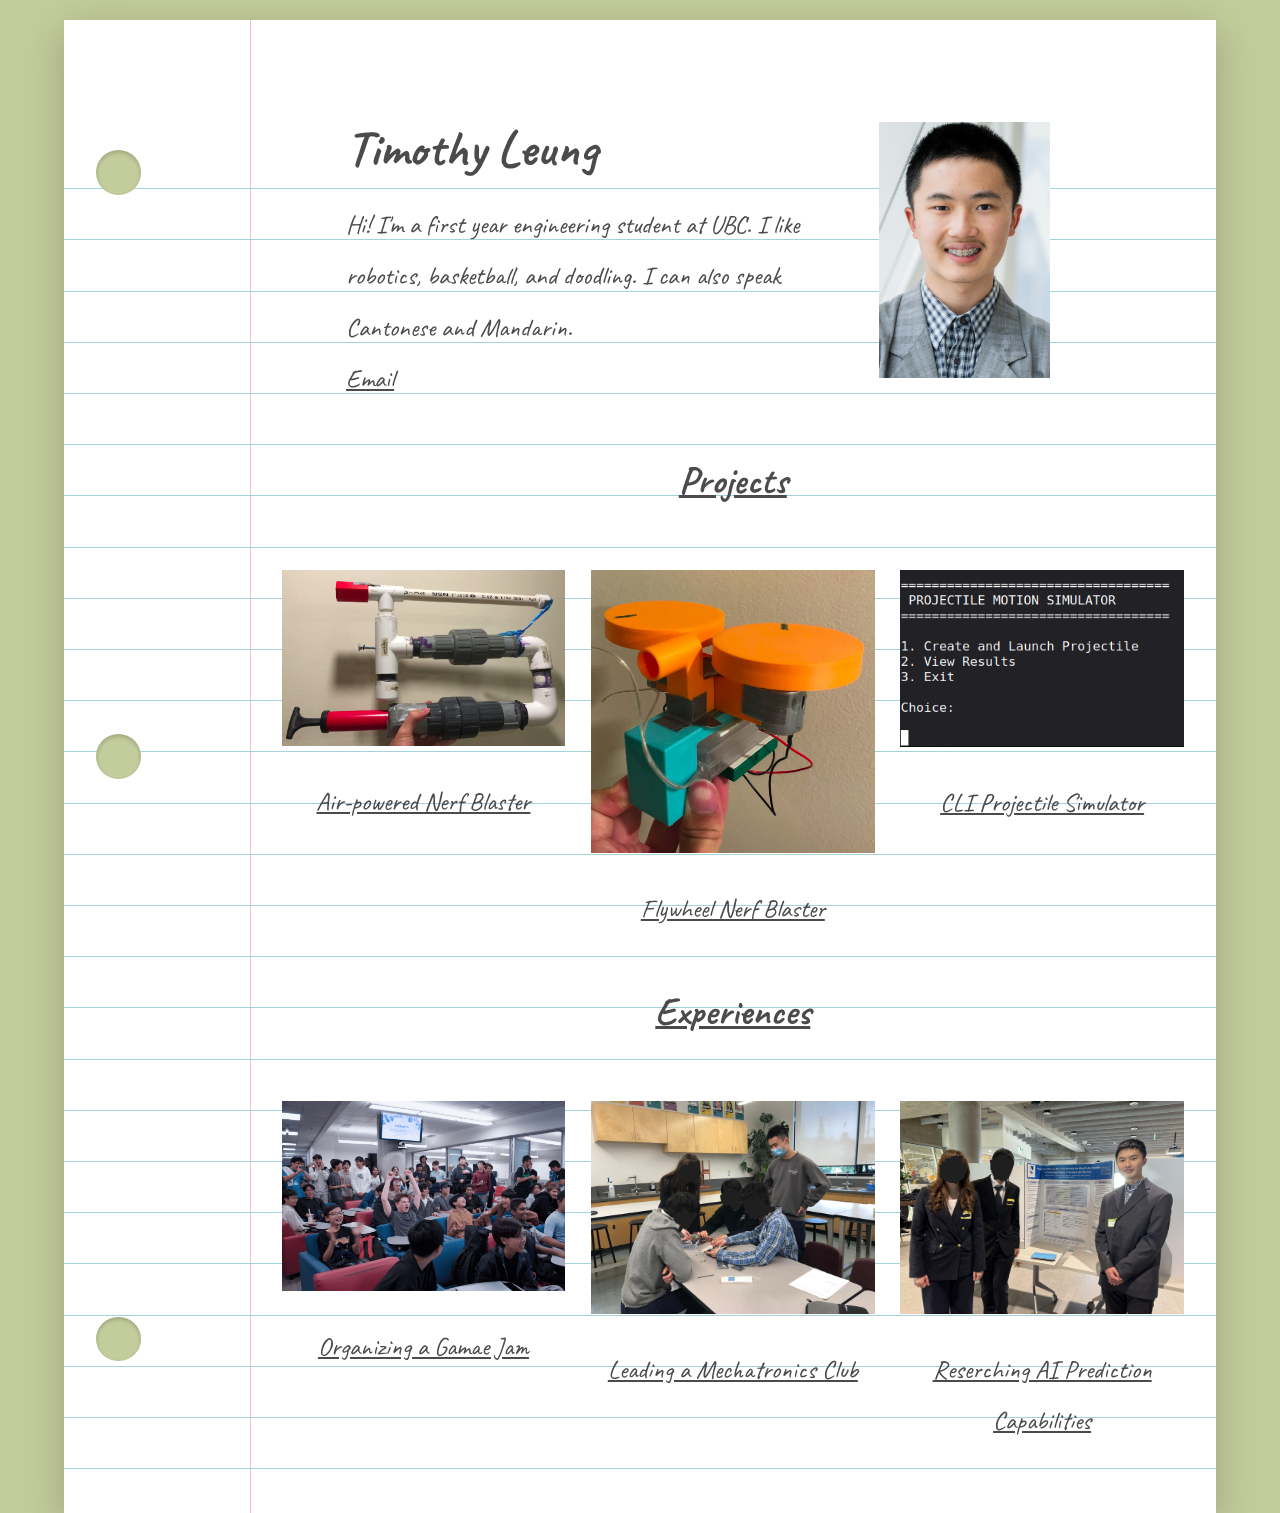
==== index.html @ 59aa10fe "fixed image pathes" ====
<!DOCTYPE html>
<html lang="en">
<head>
    <meta charset="UTF-8">
    <meta name="viewport" content="width=device-width, initial-scale=1.0">
    <link href="https://fonts.googleapis.com/css2?family=Caveat:wght@400;700&display=swap" rel="stylesheet">
    <link rel="stylesheet" href="style.css">
    <title>Timothy Leung</title>
</head>
<body>
    <div class="a4-page">
        <div class="punchholes hole1"></div>
        <div class="punchholes hole2"></div>
        <div class="punchholes hole3"></div>
        <div class="lines"></div>  
        <div class="content">
            <section class="intro">
                <div class="bio">
                    <h1>Timothy Leung</h1>
                    <p>Hi! I'm a first year engineering student at UBC. I like robotics, basketball, and doodling. I can also speak Cantonese and Mandarin.</p>
                    <a href="mailto:example@gmail.com">Email</a>
                </div>
                <div class="profile">
                    <img src="img/profile.jpg" alt="Profile Image"/>
                </div>
            </section>
            <a href="projects.html">
				<section class="showcase">
					<h2>Projects</h2>
					<div class="items">
						<div class="item">
							<img src="img/jspb.jpg" alt="Project 1 Pic">
							<p>Air-powered Nerf Blaster</p>
						</div>
						<div class="item">
							<img src="img/flywheel.jpg" alt="Project 2 Pic">
							<p>Flywheel Nerf Blaster</p>
						</div>
						<div class="item">
							<img src="img/projectilesim.png" alt="Project 3 Pic">
							<p>CLI Projectile Simulator</p>
						</div>
					</div>
				</section>
            </a>
            <a href="experiences.html">
				<section class="showcase">
					<h2>Experiences</h2>
					<div class="items">
						<div class="item">
							<img src="img/daydream.jpg" alt="Experience 1 Pic">
							<p>Organizing a Gamae Jam</p>
						</div>
						<div class="item">
							<img src="img/mechatronics.jpg" alt="Experience 2 Pic">
							<p>Leading a Mechatronics Club</p>
						</div>
						<div class="item">
							<img src="img/biovation.jpeg" alt="Experience 3 Pic">
							<p>Reserching AI Prediction Capabilities</p>
						</div>
					</div>
				</section>
            </a>
        </div>         
    </div>
</body>
</html>
---- style.css ----
:root {
    --primary-bg-color: #C3CC9B;
    --paper-color: white;
    --pencil-color: #4B4B4D;
    
    --line-height: 4vw;
    --page-width: 90vw;
    --hor-line-offset: 12.5vw;
    --ver-line-offset: 14.5vw;
    --punchhole-diameter: 3.5vw;
    --punchhole-offset: 2.5vw;
    --p-font-size: 2vw;
    --h1-font-size: 4vw;
    --content-padding-top: 6vw;
    --content-padding-gen: 1.5vw;
    --profile-img-height: 20vw;
}

* {
    margin: 0;
    padding: 0;
    box-sizing: border-box;
}

body {
    background-color: var(--primary-bg-color);
    display: grid;
    grid-template-rows: repeat(auto-fit, var(--line-height));
    grid-auto-rows: var(--line-height);
    font-family: 'Caveat', cursive;
}

.a4-page {
    position: relative;
    width: var(--page-width);
    height: auto;
    aspect-ratio: 852 / 1104;
    background-color: var(--paper-color);
    box-shadow: 0 10px 40px rgba(0, 0, 0, 0.2);
    margin: 20px auto;
    overflow: hidden;
}

/* light red vertical lines */
.a4-page::before {
    content: '';
    position: absolute;
    left: var(--ver-line-offset);
    top: 0;
    width: 1px;
    height: 100%;
    background-color: #f7c0c0;
    z-index: 0;
}

/* light blue horizontal lines */
.lines {
    position: absolute;
    top: var(--hor-line-offset);
    left: 0;
    width: 100%;
    height: 100%;
    z-index: 1;
    background-image: repeating-linear-gradient(
        0deg,
        transparent 0px,
        transparent calc(var(--line-height) - 1px),
        #a4d3dc calc(var(--line-height) - 1px),
        #a4d3dc var(--line-height)
    );
    pointer-events: none;
}

.punchholes {
    position: absolute;
    left: var(--punchhole-offset);
    width: var(--punchhole-diameter);
    aspect-ratio: 1 / 1;
    border-radius: 50%;
    background-color: var(--primary-bg-color);
    box-shadow: inset 0 2px 4px rgba(0, 0, 0, 0.2);
    z-index: 2;
}
.hole1 {
    top: 8.695%;
}
.hole2 {
    top: 47.826%;
}
.hole3 {
    bottom: 10.144%;
}

.content {
    position: relative;
    z-index: 3;
    padding: var(--content-padding-top) var(--content-padding-gen) var(--content-padding-gen) calc(var(--ver-line-offset) + var(--content-padding-gen));
    margin-bottom: 0;
    height: 100%;
    font-size: var(--p-font-size);
    line-height: var(--line-height);
    color: var(--pencil-color);
    overflow-y: auto; /* breaks the illusion but oh well */
}

.intro {
    display: flex;
    justify-content: center;
}

.intro > .bio{
    width: calc(100% / 2);
}

.intro > .profile {
    width: calc(100% / 3);
    display: flex;
    justify-content: center;
    align-items: center;
}

h1 {
    font-size: var(--h1-font-size);
    line-height: calc(var(--line-height) * 2);
}

p {
    font-weight: 400;
}

.profile img {
    height: var(--profile-img-height);
}

.items {
    display: flex;
    flex-wrap: wrap;
    justify-content: space-around;
}

.items > .item {
    width: calc(100% / 3);
    text-align: center;
}

.item > img {
    width: 100%;
    padding: 1vw;
}

.showcase > h2 {
    text-align: center;
    padding: var(--line-height);
}

a:hover, .showcase:hover {
	background-color: #FBF71982;
}

a:link, a:visited, a:link:active, a:visited:active {
	color: var(--pencil-color);
}

nav {
    position: absolute;
	display: flex;
	justify-content: space-between;
	width: 100%;
	font-size: var(--p-font-size);
	padding-left: 16vw;
	padding-right: 2vw;
    z-index: 4;
}

.top-nav {
	padding-top: 2vw;
}

.bottom-nav {
    bottom: var(--line-height);
}

.listings {
	display: flex;
	flex-direction: column;
}

.listings section {
	height: calc(100% / 3);
	display: flex;
	justify-content: space-evenly;
}

.listings img, .listings div {
	max-width: 45%;
	padding: 0 0.5vw var(--line-height) 0.5vw;
}

@media (max-width: 852px) {
    .items {
        flex-direction: column;
        align-items: center;
    }
    .items > .item {
        width: 100%;
    }
}
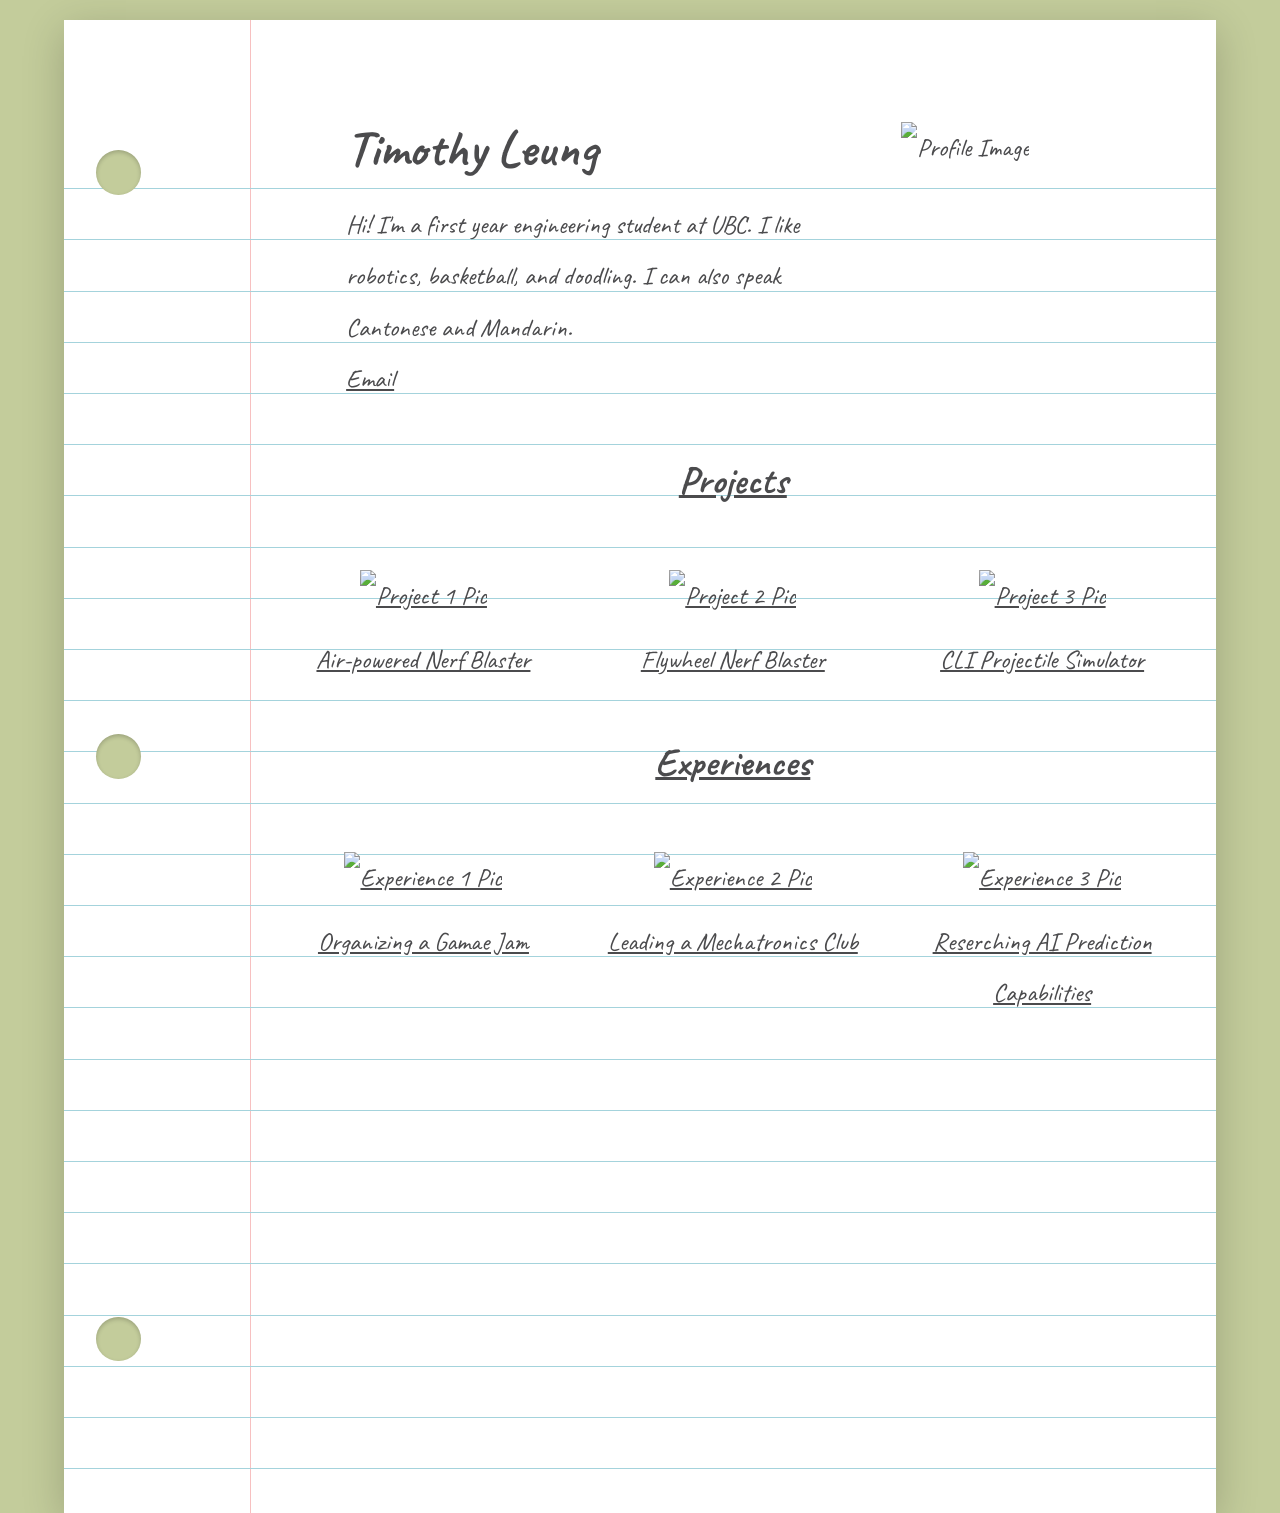
==== commit b9685ea9: "experimenting with pathes to see what works" ====
--- a/index.html
+++ b/index.html
@@ -5,6 +5,7 @@
     <meta name="viewport" content="width=device-width, initial-scale=1.0">
     <link href="https://fonts.googleapis.com/css2?family=Caveat:wght@400;700&display=swap" rel="stylesheet">
     <link rel="stylesheet" href="style.css">
+    <base href="/Personal-Portfolio/">
     <title>Timothy Leung</title>
 </head>
 <body>
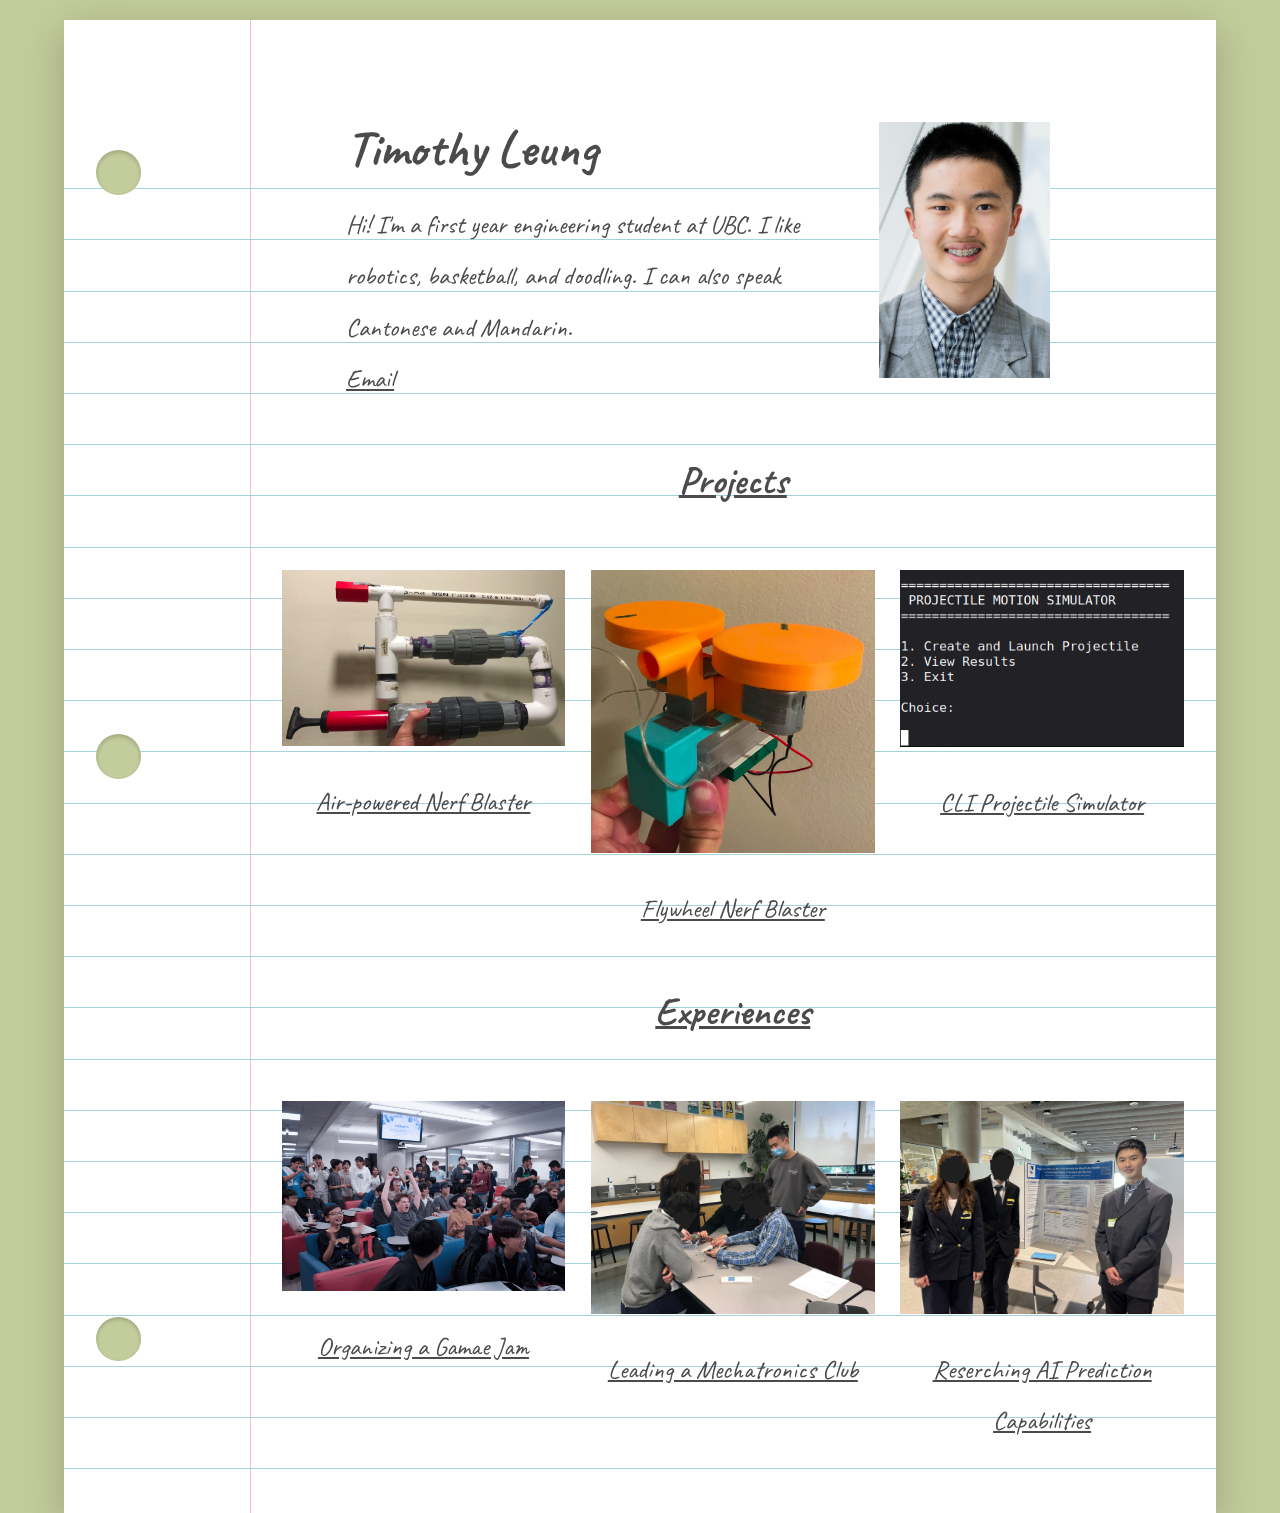
==== commit ce29b0f4: "tried removing the base element" ====
--- a/index.html
+++ b/index.html
@@ -5,7 +5,6 @@
     <meta name="viewport" content="width=device-width, initial-scale=1.0">
     <link href="https://fonts.googleapis.com/css2?family=Caveat:wght@400;700&display=swap" rel="stylesheet">
     <link rel="stylesheet" href="style.css">
-    <base href="/Personal-Portfolio/">
     <title>Timothy Leung</title>
 </head>
 <body>
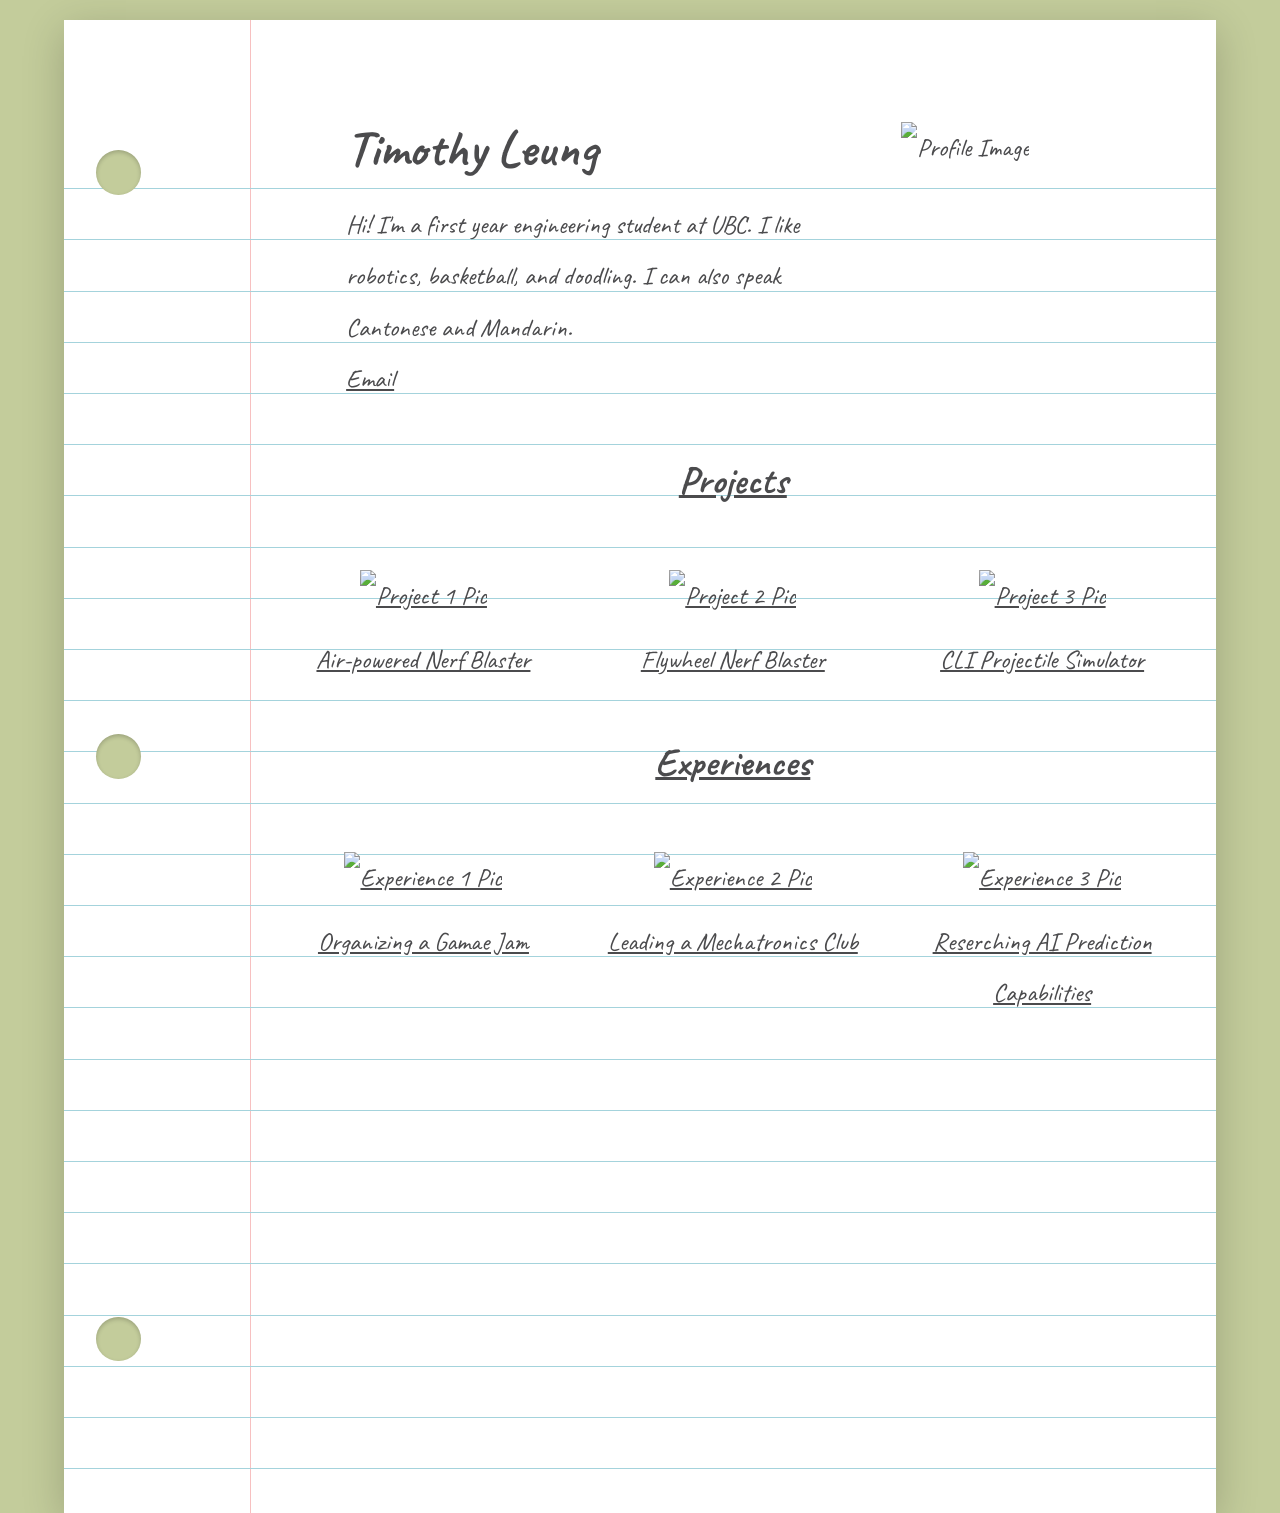
==== commit aed66913: "fixed base element href" ====
--- a/index.html
+++ b/index.html
@@ -5,6 +5,7 @@
     <meta name="viewport" content="width=device-width, initial-scale=1.0">
     <link href="https://fonts.googleapis.com/css2?family=Caveat:wght@400;700&display=swap" rel="stylesheet">
     <link rel="stylesheet" href="style.css">
+    <base href="/Portfolio-Website/">
     <title>Timothy Leung</title>
 </head>
 <body>
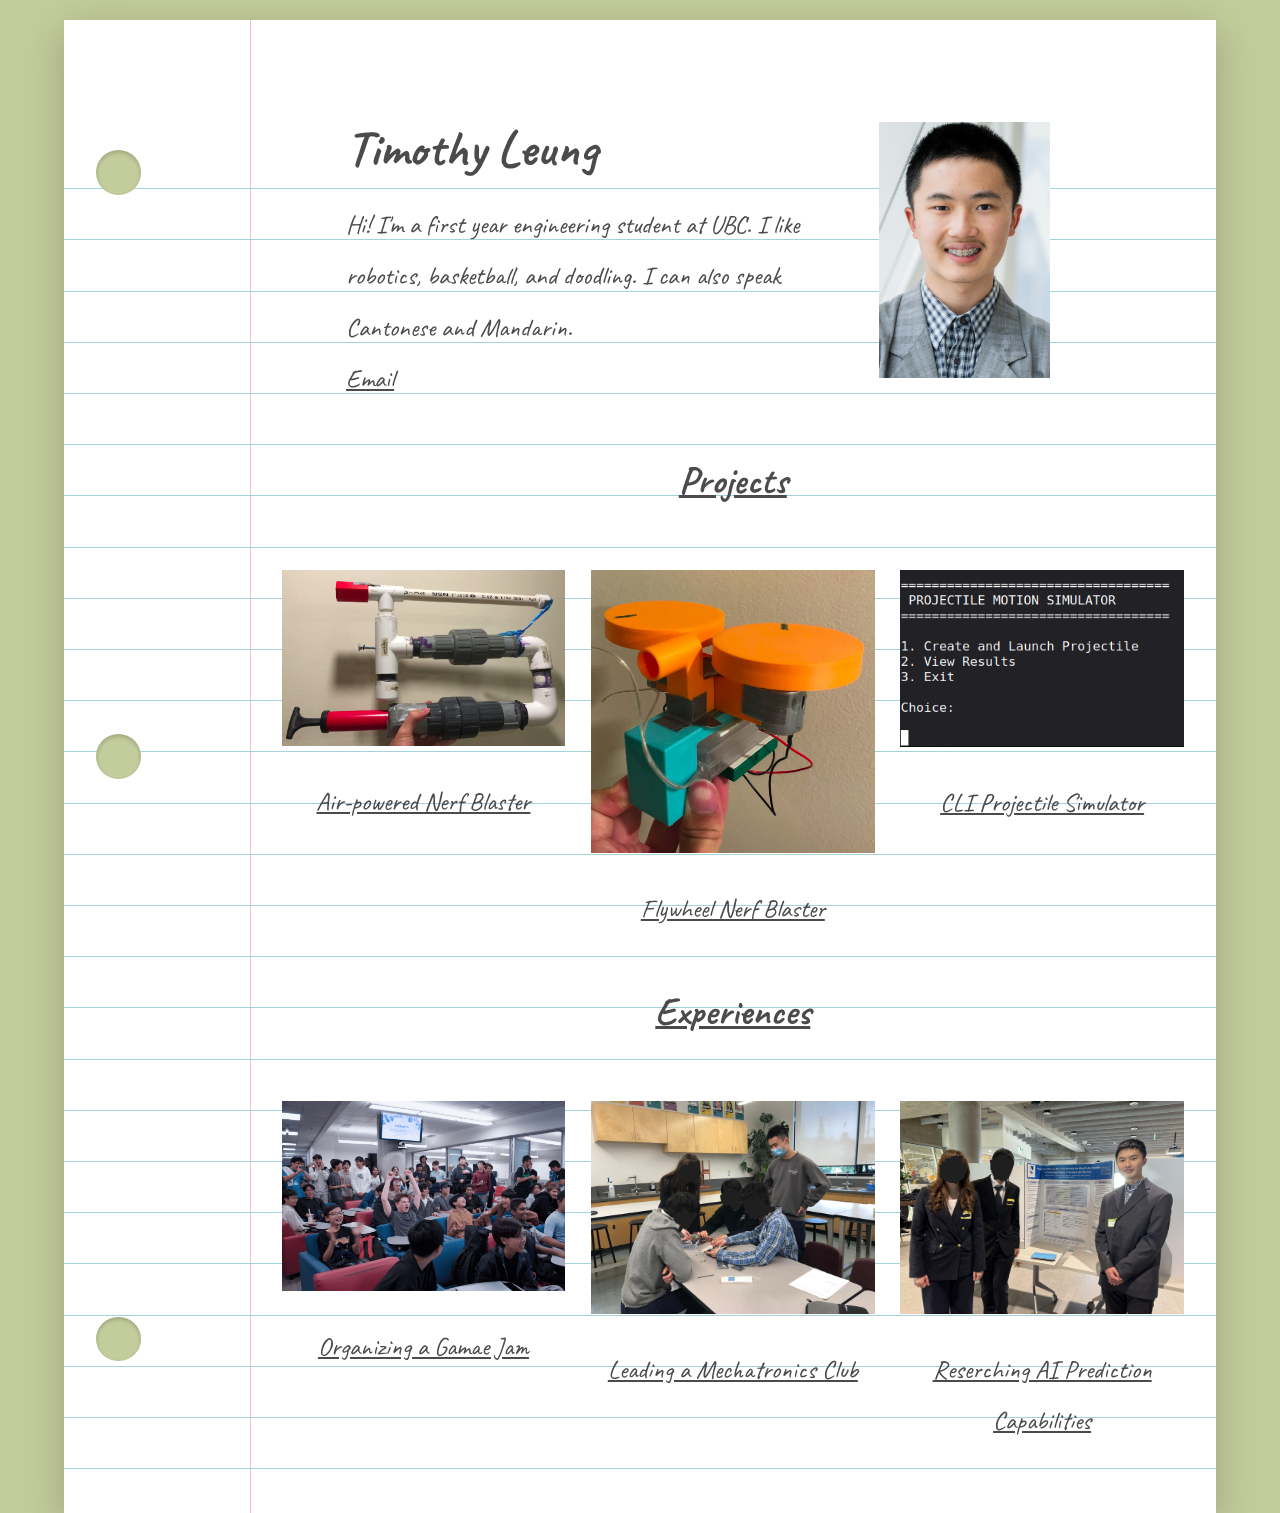
==== commit c7de835d: "Update email link and remove base href" ====
--- a/index.html
+++ b/index.html
@@ -5,7 +5,6 @@
     <meta name="viewport" content="width=device-width, initial-scale=1.0">
     <link href="https://fonts.googleapis.com/css2?family=Caveat:wght@400;700&display=swap" rel="stylesheet">
     <link rel="stylesheet" href="style.css">
-    <base href="/Portfolio-Website/">
     <title>Timothy Leung</title>
 </head>
 <body>
@@ -19,7 +18,7 @@
                 <div class="bio">
                     <h1>Timothy Leung</h1>
                     <p>Hi! I'm a first year engineering student at UBC. I like robotics, basketball, and doodling. I can also speak Cantonese and Mandarin.</p>
-                    <a href="mailto:example@gmail.com">Email</a>
+                    <a href="mailto:hi@timothyleung.ca">Email</a>
                 </div>
                 <div class="profile">
                     <img src="img/profile.jpg" alt="Profile Image"/>
@@ -66,4 +65,4 @@
         </div>         
     </div>
 </body>
-</html>+</html>
--- a/style.css
+++ b/style.css
@@ -204,4 +204,11 @@
     .items > .item {
         width: 100%;
     }
+    .listings section {
+        flex-direction: column;
+        align-items: center;
+    }
+    .listings img, .listings div {
+        width: 100%;
+    }
 }
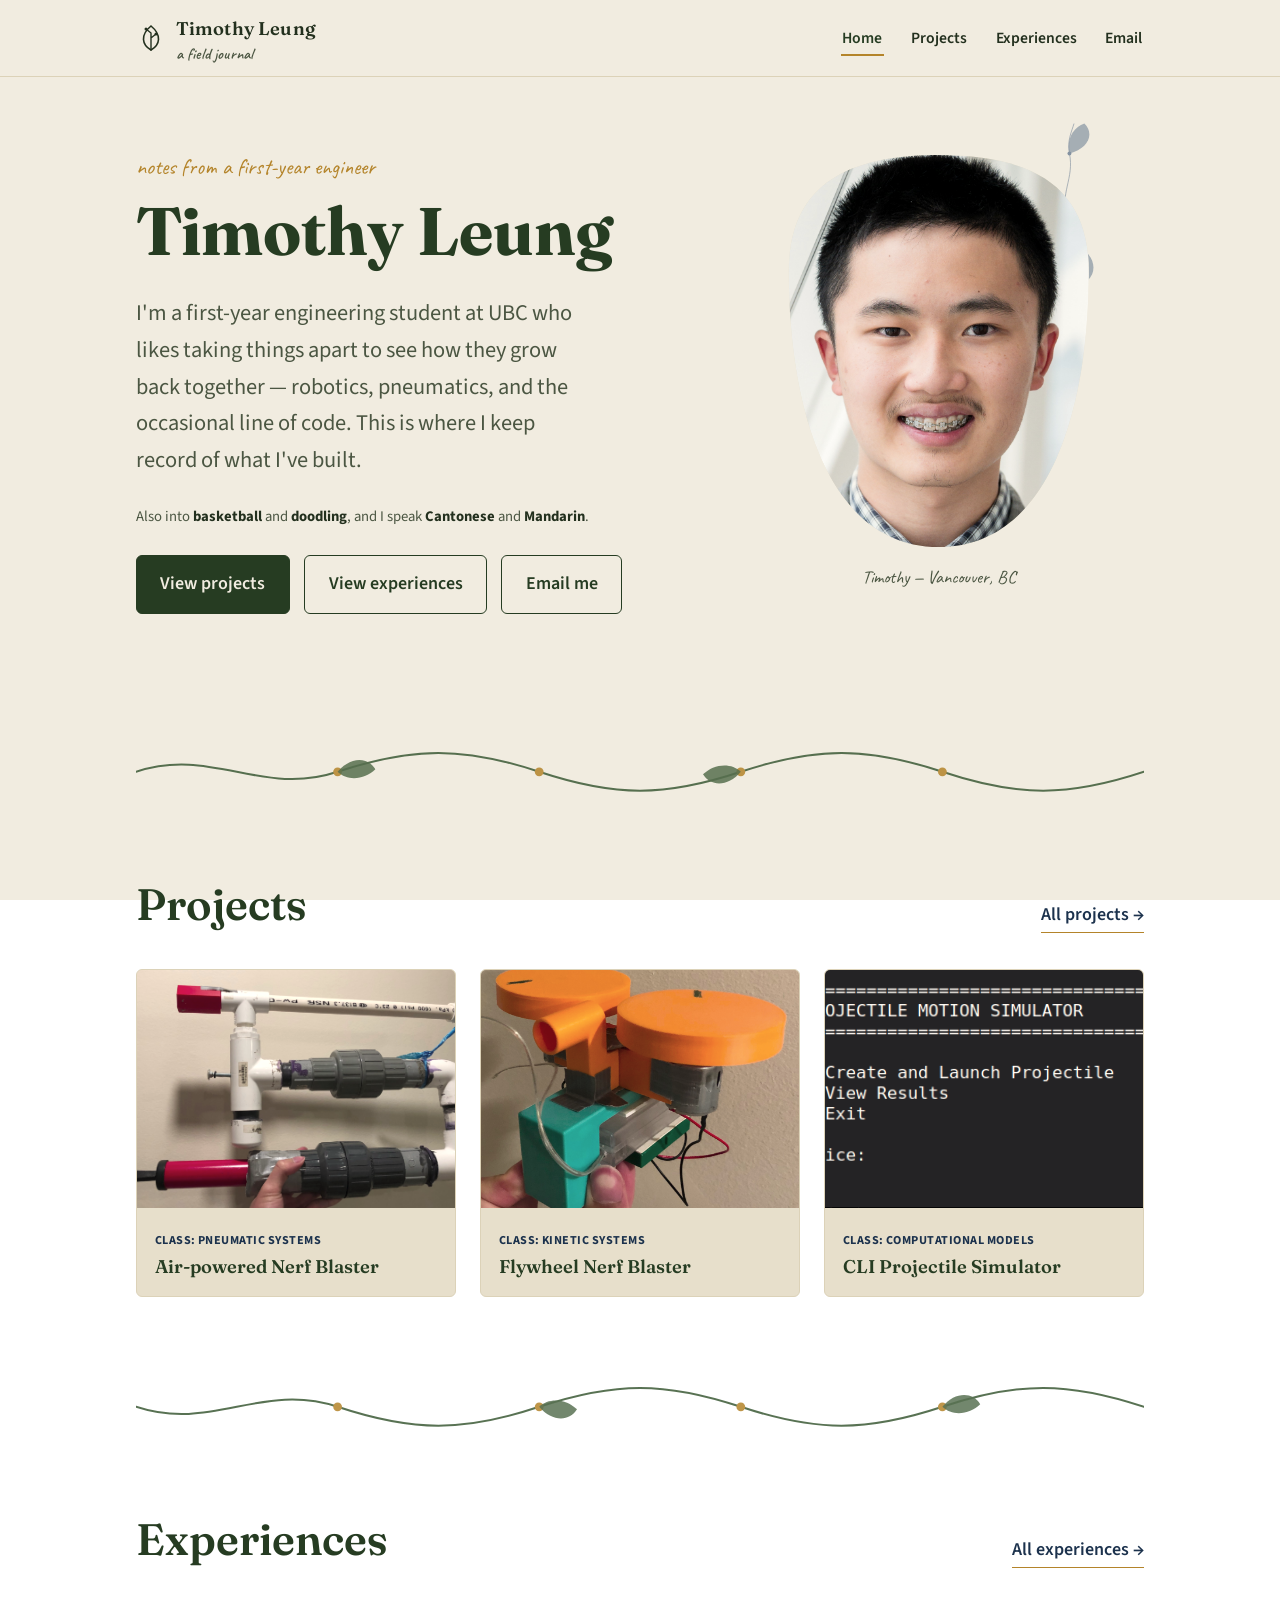
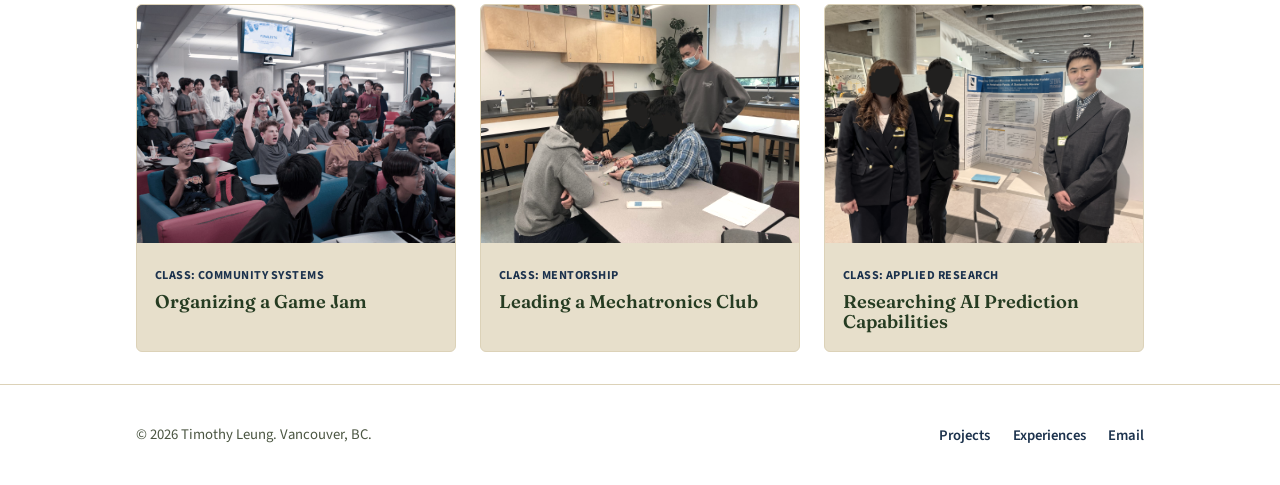
==== commit 85536ad9: "Add files via upload" ====
--- a/index.html
+++ b/index.html
@@ -1,68 +1,174 @@
 <!DOCTYPE html>
 <html lang="en">
 <head>
-    <meta charset="UTF-8">
-    <meta name="viewport" content="width=device-width, initial-scale=1.0">
-    <link href="https://fonts.googleapis.com/css2?family=Caveat:wght@400;700&display=swap" rel="stylesheet">
-    <link rel="stylesheet" href="style.css">
-    <title>Timothy Leung</title>
+  <meta charset="UTF-8">
+  <meta name="viewport" content="width=device-width, initial-scale=1.0">
+  <meta name="description" content="Timothy Leung — first-year engineering student at UBC. A field journal of robotics builds, simulations, and community projects.">
+  <link rel="preconnect" href="https://fonts.googleapis.com">
+  <link rel="stylesheet" href="style.css">
+  <title>Timothy Leung — Engineering Field Journal</title>
 </head>
 <body>
-    <div class="a4-page">
-        <div class="punchholes hole1"></div>
-        <div class="punchholes hole2"></div>
-        <div class="punchholes hole3"></div>
-        <div class="lines"></div>  
-        <div class="content">
-            <section class="intro">
-                <div class="bio">
-                    <h1>Timothy Leung</h1>
-                    <p>Hi! I'm a first year engineering student at UBC. I like robotics, basketball, and doodling. I can also speak Cantonese and Mandarin.</p>
-                    <a href="mailto:hi@timothyleung.ca">Email</a>
-                </div>
-                <div class="profile">
-                    <img src="img/profile.jpg" alt="Profile Image"/>
-                </div>
-            </section>
-            <a href="projects.html">
-				<section class="showcase">
-					<h2>Projects</h2>
-					<div class="items">
-						<div class="item">
-							<img src="img/jspb.jpg" alt="Project 1 Pic">
-							<p>Air-powered Nerf Blaster</p>
-						</div>
-						<div class="item">
-							<img src="img/flywheel.jpg" alt="Project 2 Pic">
-							<p>Flywheel Nerf Blaster</p>
-						</div>
-						<div class="item">
-							<img src="img/projectilesim.png" alt="Project 3 Pic">
-							<p>CLI Projectile Simulator</p>
-						</div>
-					</div>
-				</section>
-            </a>
-            <a href="experiences.html">
-				<section class="showcase">
-					<h2>Experiences</h2>
-					<div class="items">
-						<div class="item">
-							<img src="img/daydream.jpg" alt="Experience 1 Pic">
-							<p>Organizing a Gamae Jam</p>
-						</div>
-						<div class="item">
-							<img src="img/mechatronics.jpg" alt="Experience 2 Pic">
-							<p>Leading a Mechatronics Club</p>
-						</div>
-						<div class="item">
-							<img src="img/biovation.jpeg" alt="Experience 3 Pic">
-							<p>Reserching AI Prediction Capabilities</p>
-						</div>
-					</div>
-				</section>
-            </a>
-        </div>         
+  <a class="skip-link" href="#main">Skip to content</a>
+
+  <header class="site-header">
+    <div class="container nav-row">
+      <a class="wordmark" href="index.html">
+        <svg viewBox="0 0 30 30" fill="none" aria-hidden="true">
+          <path d="M15 27C6 22 4 12 15 3c11 9 9 19 0 24Z" stroke="currentColor" stroke-width="1.6"/>
+          <path d="M15 27V10M15 10 10 6M15 15l5-4" stroke="currentColor" stroke-width="1.4" stroke-linecap="round"/>
+          <circle cx="10" cy="6" r="1.5" fill="currentColor"/>
+          <circle cx="20" cy="11" r="1.5" fill="currentColor"/>
+        </svg>
+        <span>Timothy Leung<span class="tagline">a field journal</span></span>
+      </a>
+      <button class="nav-toggle" aria-expanded="false" aria-controls="primary-nav">
+        <svg viewBox="0 0 24 24" fill="none" aria-hidden="true"><path d="M3 6h18M3 12h18M3 18h18" stroke="currentColor" stroke-width="2" stroke-linecap="round"/></svg>
+        <span class="visually-hidden">Menu</span>
+      </button>
+      <ul class="nav-links" id="primary-nav">
+        <li><a href="index.html" aria-current="page">Home</a></li>
+        <li><a href="projects.html">Projects</a></li>
+        <li><a href="experiences.html">Experiences</a></li>
+        <li><a href="mailto:hi@timothyleung.ca">Email</a></li>
+      </ul>
     </div>
+  </header>
+
+  <main id="main">
+    <section class="hero">
+      <div class="container">
+        <div class="hero-text">
+          <span class="eyebrow">notes from a first-year engineer</span>
+          <h1>Timothy Leung</h1>
+          <p class="lede">I'm a first-year engineering student at UBC who likes taking things apart to see how they grow back together — robotics, pneumatics, and the occasional line of code. This is where I keep record of what I've built.</p>
+          <p class="langs">Also into <strong>basketball</strong> and <strong>doodling</strong>, and I speak <strong>Cantonese</strong> and <strong>Mandarin</strong>.</p>
+          <div class="cta-row">
+            <a class="btn btn-solid" href="projects.html">View projects</a>
+            <a class="btn btn-outline" href="experiences.html">View experiences</a>
+            <a class="btn btn-outline" href="mailto:hi@timothyleung.ca">Email me</a>
+          </div>
+        </div>
+        <div class="portrait-wrap">
+          <svg class="growth-illustration" viewBox="0 0 200 400" fill="none" aria-hidden="true">
+            <path class="trace" d="M100,395 C88,345 112,300 96,258 C80,218 106,188 90,148 C77,113 101,88 93,50 C89,30 97,15 100,4" stroke="currentColor" fill="none"/>
+            <g class="leaf" fill="currentColor" opacity="0.7">
+              <path d="M96,258 C130,250 138,225 122,205 C104,215 92,236 96,258Z"/>
+              <path d="M90,148 C58,142 46,118 60,96 C80,104 94,126 90,148Z"/>
+              <path d="M93,50 C122,42 132,20 116,4 C98,10 88,30 93,50Z"/>
+            </g>
+            <circle cx="96" cy="258" r="3" fill="currentColor"/>
+            <circle cx="90" cy="148" r="3" fill="currentColor"/>
+            <circle cx="93" cy="50" r="3" fill="currentColor"/>
+          </svg>
+          <div class="portrait-frame">
+            <img src="img/profile.jpg" alt="Portrait of Timothy Leung">
+          </div>
+          <p class="portrait-caption">Timothy — Vancouver, BC</p>
+        </div>
+      </div>
+    </section>
+
+    <div class="container">
+      <div class="divider" aria-hidden="true">
+        <svg viewBox="0 0 800 60" preserveAspectRatio="none">
+          <path class="trace" d="M0,30 C60,10 100,50 160,30 S260,10 320,30 S420,50 480,30 S580,10 640,30 S740,50 800,30"/>
+          <circle cx="160" cy="30" r="3.5"/>
+          <circle cx="320" cy="30" r="3.5"/>
+          <circle cx="480" cy="30" r="3.5"/>
+          <circle cx="640" cy="30" r="3.5"/>
+          <path class="leaf" d="M160,30 C170,18 184,18 190,28 C182,36 168,38 160,30Z"/>
+          <path class="leaf" d="M480,30 C470,42 456,42 450,32 C458,24 472,22 480,30Z"/>
+        </svg>
+      </div>
+    </div>
+
+    <section class="container reveal" aria-labelledby="projects-heading">
+      <div class="section-head">
+        <h2 id="projects-heading">Projects</h2>
+        <a class="see-all" href="projects.html">All projects →</a>
+      </div>
+      <div class="showcase-grid">
+        <a class="spec-card" href="projects.html#nerf-blaster">
+          <div class="thumb"><img src="img/jspb.jpg" alt="Air-powered nerf blaster built from PVC pipes and check valves"></div>
+          <div class="card-body">
+            <span class="tag">Class: Pneumatic Systems</span>
+            <h3>Air-powered Nerf Blaster</h3>
+          </div>
+        </a>
+        <a class="spec-card" href="projects.html#flywheel-blaster">
+          <div class="thumb"><img src="img/flywheel.jpg" alt="Flywheel nerf blaster with two motors mounted on a 3D-printed frame"></div>
+          <div class="card-body">
+            <span class="tag">Class: Kinetic Systems</span>
+            <h3>Flywheel Nerf Blaster</h3>
+          </div>
+        </a>
+        <a class="spec-card" href="projects.html#projectile-sim">
+          <div class="thumb"><img src="img/projectilesim.png" alt="Terminal output from the CLI projectile motion simulator"></div>
+          <div class="card-body">
+            <span class="tag">Class: Computational Models</span>
+            <h3>CLI Projectile Simulator</h3>
+          </div>
+        </a>
+      </div>
+    </section>
+
+    <div class="container">
+      <div class="divider" aria-hidden="true">
+        <svg viewBox="0 0 800 60" preserveAspectRatio="none">
+          <path class="trace" d="M0,30 C60,50 100,10 160,30 S260,50 320,30 S420,10 480,30 S580,50 640,30 S740,10 800,30"/>
+          <circle cx="160" cy="30" r="3.5"/>
+          <circle cx="320" cy="30" r="3.5"/>
+          <circle cx="480" cy="30" r="3.5"/>
+          <circle cx="640" cy="30" r="3.5"/>
+          <path class="leaf" d="M320,30 C330,42 344,42 350,32 C342,24 328,22 320,30Z"/>
+          <path class="leaf" d="M640,30 C650,18 664,18 670,28 C662,36 648,38 640,30Z"/>
+        </svg>
+      </div>
+    </div>
+
+    <section class="container reveal" aria-labelledby="experiences-heading">
+      <div class="section-head">
+        <h2 id="experiences-heading">Experiences</h2>
+        <a class="see-all" href="experiences.html">All experiences →</a>
+      </div>
+      <div class="showcase-grid">
+        <a class="spec-card" href="experiences.html#game-jam">
+          <div class="thumb"><img src="img/daydream.jpg" alt="Volunteers and students at the Daydream game jam"></div>
+          <div class="card-body">
+            <span class="tag">Class: Community Systems</span>
+            <h3>Organizing a Game Jam</h3>
+          </div>
+        </a>
+        <a class="spec-card" href="experiences.html#mechatronics-club">
+          <div class="thumb"><img src="img/mechatronics.jpg" alt="Students working on robotics projects in the mechatronics club"></div>
+          <div class="card-body">
+            <span class="tag">Class: Mentorship</span>
+            <h3>Leading a Mechatronics Club</h3>
+          </div>
+        </a>
+        <a class="spec-card" href="experiences.html#ai-research">
+          <div class="thumb"><img src="img/biovation.jpeg" alt="Team presenting AI food-expiration research at a conference"></div>
+          <div class="card-body">
+            <span class="tag">Class: Applied Research</span>
+            <h3>Researching AI Prediction Capabilities</h3>
+          </div>
+        </a>
+      </div>
+    </section>
+  </main>
+
+  <footer class="site-footer">
+    <div class="container">
+      <p>© 2026 Timothy Leung. Vancouver, BC.</p>
+      <ul class="footer-nav">
+        <li><a href="projects.html">Projects</a></li>
+        <li><a href="experiences.html">Experiences</a></li>
+        <li><a href="mailto:hi@timothyleung.ca">Email</a></li>
+      </ul>
+    </div>
+  </footer>
+
+  <script src="script.js"></script>
 </body>
 </html>
--- a/style.css
+++ b/style.css
@@ -1,214 +1,537 @@
-:root {
-    --primary-bg-color: #C3CC9B;
-    --paper-color: white;
-    --pencil-color: #4B4B4D;
-    
-    --line-height: 4vw;
-    --page-width: 90vw;
-    --hor-line-offset: 12.5vw;
-    --ver-line-offset: 14.5vw;
-    --punchhole-diameter: 3.5vw;
-    --punchhole-offset: 2.5vw;
-    --p-font-size: 2vw;
-    --h1-font-size: 4vw;
-    --content-padding-top: 6vw;
-    --content-padding-gen: 1.5vw;
-    --profile-img-height: 20vw;
-}
-
-* {
-    margin: 0;
-    padding: 0;
-    box-sizing: border-box;
-}
-
-body {
-    background-color: var(--primary-bg-color);
-    display: grid;
-    grid-template-rows: repeat(auto-fit, var(--line-height));
-    grid-auto-rows: var(--line-height);
-    font-family: 'Caveat', cursive;
-}
-
-.a4-page {
-    position: relative;
-    width: var(--page-width);
-    height: auto;
-    aspect-ratio: 852 / 1104;
-    background-color: var(--paper-color);
-    box-shadow: 0 10px 40px rgba(0, 0, 0, 0.2);
-    margin: 20px auto;
-    overflow: hidden;
-}
-
-/* light red vertical lines */
-.a4-page::before {
-    content: '';
+/* ============================================================
+   Timothy Leung — Field Journal
+   A portfolio styled as a naturalist's notebook where botanical
+   line-art and engineering schematics share the same hand.
+   ============================================================ */
+
+@import url('https://fonts.googleapis.com/css2?family=Fraunces:opsz,wght@9..144,400;9..144,500;9..144,600;9..144,700&family=Source+Sans+3:wght@400;500;600;700&family=Caveat:wght@500;600&display=swap');
+
+:root{
+  /* ---- color tokens ---- */
+  --paper:        #F1ECE0;
+  --paper-deep:   #E7DFCB;
+  --paper-edge:   #DCD2B8;
+  --ink:          #23301E;
+  --ink-soft:     #4B5642;
+  --moss:         #3C5A36;
+  --moss-deep:    #263C22;
+  --blueprint:    #2C4A6E;
+  --blueprint-deep:#1C324D;
+  --ochre:        #B4842A;
+  --rust:         #93472A;
+
+  /* ---- type ---- */
+  --font-display: 'Fraunces', 'Iowan Old Style', serif;
+  --font-body: 'Source Sans 3', 'Segoe UI', sans-serif;
+  --font-hand: 'Caveat', cursive;
+
+  --step-0: clamp(1rem, 0.94rem + 0.3vw, 1.125rem);
+  --step-1: clamp(1.2rem, 1.1rem + 0.5vw, 1.4rem);
+  --step-2: clamp(1.5rem, 1.3rem + 1vw, 1.9rem);
+  --step-3: clamp(2rem, 1.6rem + 2vw, 2.75rem);
+  --step-4: clamp(2.6rem, 1.9rem + 3.2vw, 4.2rem);
+
+  --content-w: 68rem;
+  --radius: 6px;
+  --border: 1px solid var(--paper-edge);
+}
+
+@media (prefers-color-scheme: dark){
+  /* Intentionally not switching palette: the paper/ink concept is
+     part of the design, not a light-mode default. Contrast is kept
+     high so it remains legible either way. */
+}
+
+*, *::before, *::after{ box-sizing: border-box; }
+
+html{
+  scroll-behavior: smooth;
+}
+@media (prefers-reduced-motion: reduce){
+  html{ scroll-behavior: auto; }
+  *, *::before, *::after{
+    animation-duration: 0.001ms !important;
+    animation-iteration-count: 1 !important;
+    transition-duration: 0.001ms !important;
+    scroll-behavior: auto !important;
+  }
+}
+
+body{
+  margin: 0;
+  background:
+    linear-gradient(var(--paper), var(--paper)) fixed,
+    repeating-linear-gradient(0deg, transparent 0 39px, rgba(44,74,110,0.05) 39px 40px) fixed,
+    repeating-linear-gradient(90deg, transparent 0 39px, rgba(44,74,110,0.035) 39px 40px) fixed;
+  color: var(--ink);
+  font-family: var(--font-body);
+  font-size: var(--step-0);
+  line-height: 1.65;
+  -webkit-font-smoothing: antialiased;
+}
+
+img{ max-width: 100%; display: block; }
+a{ color: var(--blueprint-deep); }
+a:hover{ color: var(--rust); }
+
+h1, h2, h3{
+  font-family: var(--font-display);
+  color: var(--moss-deep);
+  line-height: 1.08;
+  margin: 0 0 0.4em;
+  font-weight: 600;
+}
+
+.container{
+  max-width: var(--content-w);
+  margin-inline: auto;
+  padding-inline: clamp(1.25rem, 4vw, 2.5rem);
+}
+
+/* ---- skip link ---- */
+.skip-link{
+  position: absolute;
+  left: -999px;
+  top: auto;
+  background: var(--ink);
+  color: var(--paper);
+  padding: 0.8em 1.2em;
+  border-radius: 0 0 6px 0;
+  z-index: 100;
+  font-weight: 600;
+}
+.skip-link:focus{
+  left: 0;
+  top: 0;
+}
+
+/* ---- focus visibility ---- */
+a:focus-visible,
+button:focus-visible,
+[tabindex]:focus-visible{
+  outline: 3px solid var(--ochre);
+  outline-offset: 3px;
+  border-radius: 3px;
+}
+
+/* ============================================================
+   Header / navigation
+   ============================================================ */
+.site-header{
+  position: sticky;
+  top: 0;
+  z-index: 40;
+  background: rgba(241, 236, 224, 0.92);
+  backdrop-filter: blur(6px);
+  border-bottom: var(--border);
+}
+
+.nav-row{
+  display: flex;
+  align-items: center;
+  justify-content: space-between;
+  padding-block: 0.85rem;
+}
+
+.wordmark{
+  display: flex;
+  align-items: center;
+  gap: 0.6rem;
+  text-decoration: none;
+  color: var(--ink);
+  font-family: var(--font-display);
+  font-weight: 600;
+  font-size: 1.15rem;
+  letter-spacing: 0.01em;
+}
+.wordmark:hover{ color: var(--moss-deep); }
+.wordmark svg{ width: 30px; height: 30px; flex-shrink: 0; }
+.wordmark .tagline{
+  display: block;
+  font-family: var(--font-hand);
+  font-size: 1rem;
+  color: var(--ink-soft);
+  line-height: 1;
+  margin-top: 2px;
+}
+
+.nav-links{
+  display: flex;
+  gap: clamp(1rem, 2vw, 2rem);
+  list-style: none;
+  margin: 0;
+  padding: 0;
+}
+.nav-links a{
+  text-decoration: none;
+  color: var(--ink);
+  font-weight: 600;
+  font-size: 0.98rem;
+  padding: 0.3em 0.1em;
+  border-bottom: 2px solid transparent;
+}
+.nav-links a:hover{ color: var(--moss-deep); }
+.nav-links a[aria-current="page"]{
+  color: var(--moss-deep);
+  border-bottom-color: var(--ochre);
+}
+
+.nav-toggle{
+  display: none;
+  background: none;
+  border: var(--border);
+  border-radius: var(--radius);
+  padding: 0.4rem 0.55rem;
+  cursor: pointer;
+}
+.nav-toggle svg{ width: 22px; height: 22px; display: block; }
+
+@media (max-width: 640px){
+  .nav-toggle{ display: inline-flex; }
+  .nav-links{
     position: absolute;
-    left: var(--ver-line-offset);
-    top: 0;
-    width: 1px;
-    height: 100%;
-    background-color: #f7c0c0;
-    z-index: 0;
-}
-
-/* light blue horizontal lines */
-.lines {
-    position: absolute;
-    top: var(--hor-line-offset);
-    left: 0;
-    width: 100%;
-    height: 100%;
-    z-index: 1;
-    background-image: repeating-linear-gradient(
-        0deg,
-        transparent 0px,
-        transparent calc(var(--line-height) - 1px),
-        #a4d3dc calc(var(--line-height) - 1px),
-        #a4d3dc var(--line-height)
-    );
-    pointer-events: none;
-}
-
-.punchholes {
-    position: absolute;
-    left: var(--punchhole-offset);
-    width: var(--punchhole-diameter);
-    aspect-ratio: 1 / 1;
-    border-radius: 50%;
-    background-color: var(--primary-bg-color);
-    box-shadow: inset 0 2px 4px rgba(0, 0, 0, 0.2);
-    z-index: 2;
-}
-.hole1 {
-    top: 8.695%;
-}
-.hole2 {
-    top: 47.826%;
-}
-.hole3 {
-    bottom: 10.144%;
-}
-
-.content {
-    position: relative;
-    z-index: 3;
-    padding: var(--content-padding-top) var(--content-padding-gen) var(--content-padding-gen) calc(var(--ver-line-offset) + var(--content-padding-gen));
-    margin-bottom: 0;
-    height: 100%;
-    font-size: var(--p-font-size);
-    line-height: var(--line-height);
-    color: var(--pencil-color);
-    overflow-y: auto; /* breaks the illusion but oh well */
-}
-
-.intro {
-    display: flex;
-    justify-content: center;
-}
-
-.intro > .bio{
-    width: calc(100% / 2);
-}
-
-.intro > .profile {
-    width: calc(100% / 3);
-    display: flex;
-    justify-content: center;
-    align-items: center;
-}
-
-h1 {
-    font-size: var(--h1-font-size);
-    line-height: calc(var(--line-height) * 2);
-}
-
-p {
-    font-weight: 400;
-}
-
-.profile img {
-    height: var(--profile-img-height);
-}
-
-.items {
-    display: flex;
-    flex-wrap: wrap;
-    justify-content: space-around;
-}
-
-.items > .item {
-    width: calc(100% / 3);
-    text-align: center;
-}
-
-.item > img {
-    width: 100%;
-    padding: 1vw;
-}
-
-.showcase > h2 {
-    text-align: center;
-    padding: var(--line-height);
-}
-
-a:hover, .showcase:hover {
-	background-color: #FBF71982;
-}
-
-a:link, a:visited, a:link:active, a:visited:active {
-	color: var(--pencil-color);
-}
-
-nav {
-    position: absolute;
-	display: flex;
-	justify-content: space-between;
-	width: 100%;
-	font-size: var(--p-font-size);
-	padding-left: 16vw;
-	padding-right: 2vw;
-    z-index: 4;
-}
-
-.top-nav {
-	padding-top: 2vw;
-}
-
-.bottom-nav {
-    bottom: var(--line-height);
-}
-
-.listings {
-	display: flex;
-	flex-direction: column;
-}
-
-.listings section {
-	height: calc(100% / 3);
-	display: flex;
-	justify-content: space-evenly;
-}
-
-.listings img, .listings div {
-	max-width: 45%;
-	padding: 0 0.5vw var(--line-height) 0.5vw;
-}
-
-@media (max-width: 852px) {
-    .items {
-        flex-direction: column;
-        align-items: center;
-    }
-    .items > .item {
-        width: 100%;
-    }
-    .listings section {
-        flex-direction: column;
-        align-items: center;
-    }
-    .listings img, .listings div {
-        width: 100%;
-    }
-}+    inset-inline: 0;
+    top: 100%;
+    flex-direction: column;
+    background: var(--paper);
+    border-bottom: var(--border);
+    padding: 1rem clamp(1.25rem, 4vw, 2.5rem) 1.5rem;
+    gap: 0.9rem;
+    display: none;
+  }
+  .nav-links.is-open{ display: flex; }
+}
+
+/* ============================================================
+   Botanical / schematic divider (signature motif)
+   ============================================================ */
+.divider{
+  margin-block: clamp(2.5rem, 6vw, 4.5rem);
+  color: var(--moss);
+  opacity: 0.85;
+}
+.divider svg{ width: 100%; height: auto; display: block; }
+.divider path.trace{ fill: none; stroke: currentColor; stroke-width: 1.6; stroke-linecap: round; }
+.divider circle{ fill: var(--ochre); }
+.divider path.leaf{ fill: var(--moss); opacity: 0.85; }
+
+/* ============================================================
+   Hero
+   ============================================================ */
+.hero{
+  padding-block: clamp(2.5rem, 6vw, 4.5rem) clamp(1.5rem, 4vw, 3rem);
+  position: relative;
+}
+.hero .container{
+  display: grid;
+  grid-template-columns: 1.3fr 1fr;
+  gap: clamp(2rem, 5vw, 4rem);
+  align-items: center;
+}
+.eyebrow{
+  font-family: var(--font-hand);
+  font-size: clamp(1.1rem, 1rem + 0.6vw, 1.4rem);
+  color: var(--ochre);
+  display: inline-block;
+  margin-bottom: 0.6rem;
+}
+.hero h1{
+  font-size: var(--step-4);
+  font-weight: 700;
+}
+.hero .lede{
+  font-size: var(--step-1);
+  color: var(--ink-soft);
+  max-width: 42ch;
+  margin: 0.9rem 0 1.6rem;
+}
+.hero .langs{
+  font-size: 0.92rem;
+  color: var(--ink-soft);
+  margin-bottom: 1.6rem;
+}
+.hero .langs strong{ color: var(--ink); }
+
+.cta-row{
+  display: flex;
+  flex-wrap: wrap;
+  gap: 0.9rem;
+}
+.btn{
+  display: inline-flex;
+  align-items: center;
+  gap: 0.5em;
+  text-decoration: none;
+  font-weight: 600;
+  padding: 0.75em 1.3em;
+  border-radius: var(--radius);
+  border: 1.5px solid var(--moss-deep);
+  transition: transform 0.15s ease, background 0.15s ease, color 0.15s ease;
+}
+.btn-solid{
+  background: var(--moss-deep);
+  color: var(--paper);
+}
+.btn-solid:hover{ background: var(--moss); color: var(--paper); transform: translateY(-1px); }
+.btn-outline{
+  background: transparent;
+  color: var(--moss-deep);
+}
+.btn-outline:hover{ background: var(--moss-deep); color: var(--paper); transform: translateY(-1px); }
+
+.portrait-wrap{
+  position: relative;
+  justify-self: center;
+}
+.portrait-frame{
+  width: min(320px, 80vw);
+  aspect-ratio: 4 / 5;
+  overflow: hidden;
+  clip-path: path('M 10,120 C 10,40 60,4 160,4 C 260,4 310,40 310,120 C 310,260 270,396 160,396 C 50,396 10,260 10,120 Z');
+  border: 2px solid var(--moss-deep);
+  background: var(--paper-deep);
+}
+.portrait-frame img{
+  width: 100%; height: 100%; object-fit: cover;
+  filter: sepia(12%) saturate(92%) hue-rotate(-6deg) contrast(102%);
+}
+.portrait-caption{
+  text-align: center;
+  font-family: var(--font-hand);
+  font-size: 1.15rem;
+  color: var(--ink-soft);
+  margin-top: 0.7rem;
+}
+
+.growth-illustration{
+  position: absolute;
+  right: -40px;
+  top: -30px;
+  width: 130px;
+  opacity: 0.55;
+  z-index: -1;
+  color: var(--blueprint);
+}
+
+/* ============================================================
+   Section headings / showcase grid (index)
+   ============================================================ */
+.section-head{
+  display: flex;
+  align-items: baseline;
+  justify-content: space-between;
+  gap: 1rem;
+  flex-wrap: wrap;
+  margin-bottom: 1.4rem;
+}
+.section-head h2{ font-size: var(--step-3); }
+.section-head .see-all{
+  font-weight: 600;
+  text-decoration: none;
+  white-space: nowrap;
+  border-bottom: 1.5px solid var(--ochre);
+  padding-bottom: 2px;
+}
+
+.showcase-grid{
+  display: grid;
+  grid-template-columns: repeat(auto-fit, minmax(240px, 1fr));
+  gap: 1.5rem;
+}
+
+.spec-card{
+  background: var(--paper-deep);
+  border: var(--border);
+  border-radius: var(--radius);
+  overflow: hidden;
+  text-decoration: none;
+  color: var(--ink);
+  display: flex;
+  flex-direction: column;
+  transition: transform 0.2s ease, box-shadow 0.2s ease;
+}
+.spec-card:hover{
+  transform: translateY(-4px);
+  box-shadow: 0 10px 24px -12px rgba(35,48,30,0.35);
+}
+.spec-card .thumb{
+  aspect-ratio: 4/3;
+  overflow: hidden;
+  background: var(--paper-edge);
+}
+.spec-card .thumb img{
+  width: 100%; height: 100%; object-fit: cover;
+  filter: sepia(14%) saturate(85%) hue-rotate(-6deg) contrast(100%);
+  transition: transform 0.35s ease;
+}
+.spec-card:hover .thumb img{ transform: scale(1.05); }
+.spec-card .card-body{ padding: 1rem 1.1rem 1.2rem; }
+.tag{
+  display: inline-block;
+  font-size: 0.76rem;
+  letter-spacing: 0.04em;
+  text-transform: uppercase;
+  color: var(--blueprint-deep);
+  font-weight: 700;
+  margin-bottom: 0.35rem;
+}
+.spec-card h3{
+  font-size: 1.15rem;
+  margin-bottom: 0;
+  color: var(--moss-deep);
+}
+
+/* ============================================================
+   Listing pages (projects / experiences)
+   ============================================================ */
+.page-intro{
+  padding-block: clamp(2rem, 5vw, 3rem) 0.5rem;
+}
+.page-intro h1{ font-size: var(--step-4); }
+.page-intro p{
+  max-width: 56ch;
+  color: var(--ink-soft);
+  font-size: var(--step-1);
+}
+
+.listings{
+  display: flex;
+  flex-direction: column;
+  gap: clamp(2.5rem, 6vw, 4rem);
+  padding-bottom: 3rem;
+}
+
+.entry{
+  display: grid;
+  grid-template-columns: minmax(0, 1fr) minmax(0, 1fr);
+  gap: clamp(1.5rem, 4vw, 3rem);
+  align-items: center;
+}
+.entry.reverse .entry-media{ order: 2; }
+.entry.reverse .entry-text{ order: 1; }
+
+.entry-media{
+  position: relative;
+  border: var(--border);
+  border-radius: var(--radius);
+  overflow: hidden;
+  background: var(--paper-deep);
+  aspect-ratio: 4/3;
+}
+.entry-media img{
+  width: 100%; height: 100%; object-fit: cover;
+  filter: sepia(14%) saturate(85%) hue-rotate(-6deg) contrast(100%);
+}
+.entry-media::after{
+  content: "";
+  position: absolute;
+  inset: 0;
+  box-shadow: inset 0 0 0 1px rgba(35,48,30,0.15);
+  pointer-events: none;
+}
+.entry-media.no-image{
+  display: flex;
+  align-items: center;
+  justify-content: center;
+  min-height: 200px;
+}
+.entry-media.no-image svg{ width: 60%; color: var(--moss); opacity: 0.5; }
+
+.field-tag{
+  font-family: var(--font-hand);
+  font-size: 1.15rem;
+  color: var(--ochre);
+  display: block;
+  margin-bottom: 0.3rem;
+}
+.entry-text .class-tag{ margin-bottom: 0.5rem; }
+.entry-text h2{ font-size: var(--step-2); margin-bottom: 0.5rem; }
+.entry-text p{ color: var(--ink-soft); }
+.entry-text a{ font-weight: 600; }
+
+@media (max-width: 720px){
+  .entry, .entry.reverse{
+    grid-template-columns: 1fr;
+  }
+  .entry.reverse .entry-media,
+  .entry.reverse .entry-text{ order: initial; }
+  .hero .container{ grid-template-columns: 1fr; }
+  .portrait-wrap{ order: -1; }
+}
+
+/* ============================================================
+   Footer
+   ============================================================ */
+.site-footer{
+  border-top: var(--border);
+  padding-block: 2.2rem;
+  margin-top: 2rem;
+}
+.site-footer .container{
+  display: flex;
+  flex-wrap: wrap;
+  gap: 1rem;
+  align-items: center;
+  justify-content: space-between;
+}
+.site-footer p{
+  margin: 0;
+  color: var(--ink-soft);
+  font-size: 0.92rem;
+}
+.footer-nav{
+  display: flex;
+  gap: 1.4rem;
+  list-style: none;
+  padding: 0;
+  margin: 0;
+}
+.footer-nav a{
+  text-decoration: none;
+  font-weight: 600;
+  font-size: 0.92rem;
+}
+
+/* ---- pagination-style bottom nav (prev/next) ---- */
+.page-nav{
+  display: flex;
+  justify-content: space-between;
+  gap: 1rem;
+  padding-block: 1rem 2.5rem;
+  flex-wrap: wrap;
+}
+.page-nav a{
+  text-decoration: none;
+  font-weight: 600;
+  border: var(--border);
+  border-radius: var(--radius);
+  padding: 0.6em 1.1em;
+  color: var(--ink);
+}
+.page-nav a:hover{
+  border-color: var(--moss-deep);
+  color: var(--moss-deep);
+}
+
+/* ---- utility: visually-hidden ---- */
+.visually-hidden{
+  position: absolute;
+  width: 1px; height: 1px;
+  overflow: hidden;
+  clip: rect(0 0 0 0);
+  white-space: nowrap;
+}
+
+/* ---- reveal-on-scroll ---- */
+.reveal{
+  opacity: 0;
+  transform: translateY(14px);
+  transition: opacity 0.6s ease, transform 0.6s ease;
+}
+.reveal.is-visible{
+  opacity: 1;
+  transform: none;
+}
+@media (prefers-reduced-motion: reduce){
+  .reveal{ opacity: 1; transform: none; }
+}
